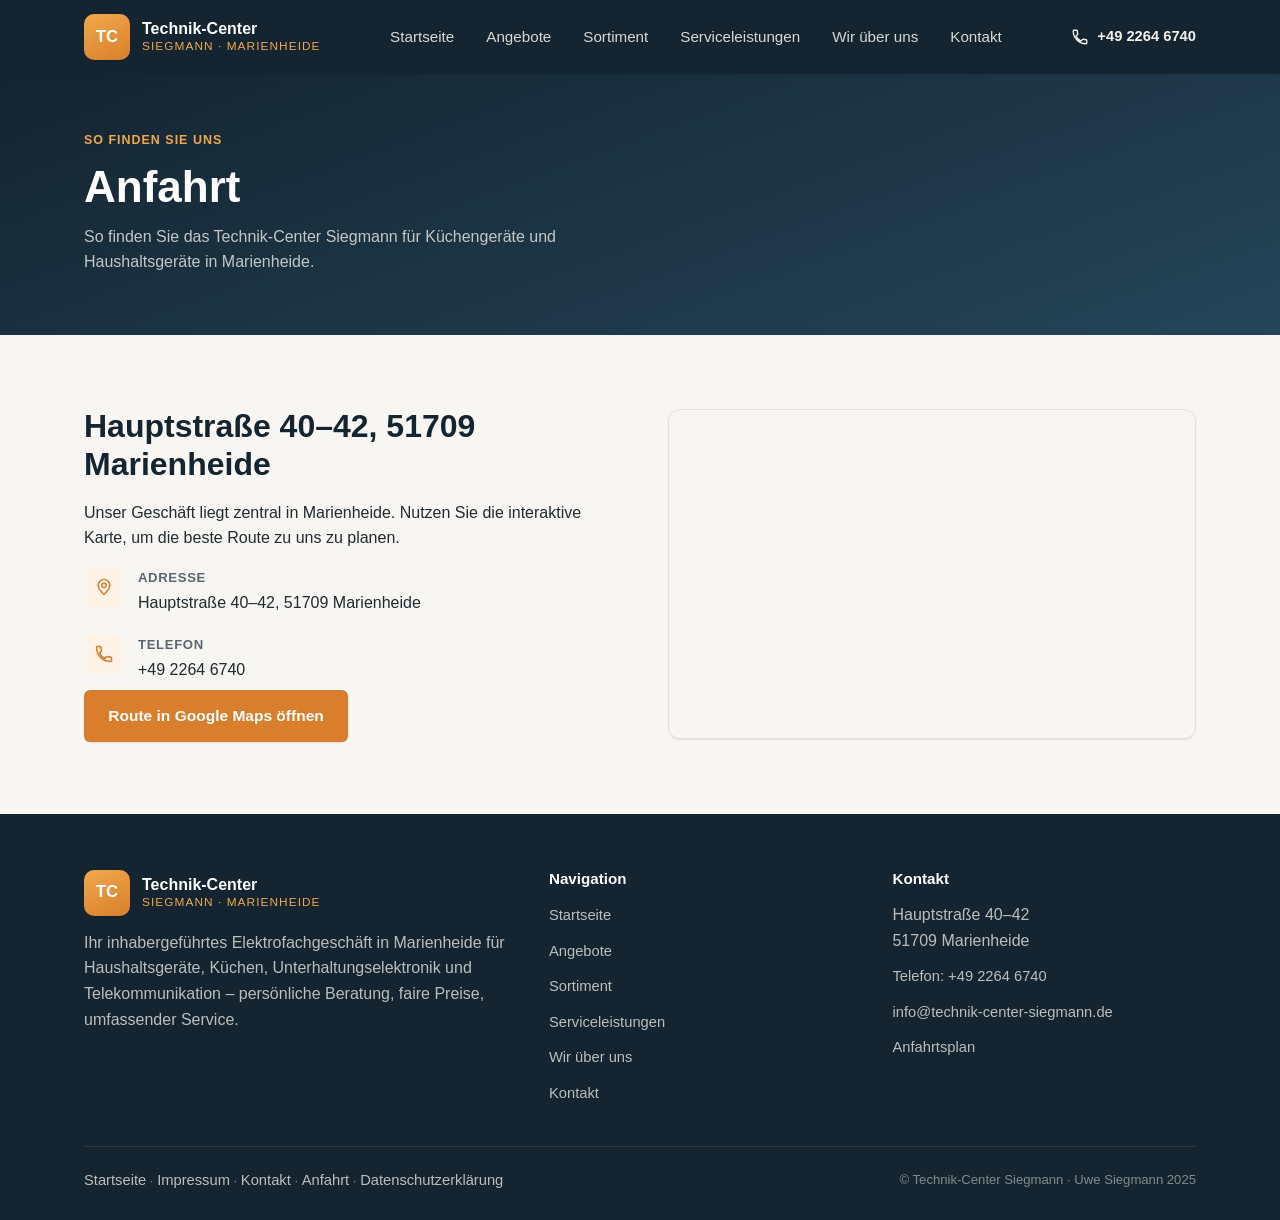
==== anfahrt.html @ e0ed4ad7 "Neubau der Website mit professionellerem Design und Farbschema Gleiche Struktur und Inhalte wie die " ====
<!DOCTYPE html>
<html lang="de">
<head>
<meta charset="UTF-8">
<meta name="viewport" content="width=device-width, initial-scale=1.0">
<title>Anfahrt | Technik-Center Siegmann</title>
<meta name="description" content="So finden Sie das Technik-Center Siegmann für Küchengeräte und Haushaltsgeräte in Marienheide: Hauptstraße 40–42, 51709 Marienheide.">
<link rel="stylesheet" href="assets/css/style.css">
</head>
<body>

<header class="site-header">
  <div class="header-bar">
    <a class="logo" href="index.html" aria-label="Technik-Center Siegmann – Startseite">
      <span class="logo-mark">TC</span>
      <span class="logo-text">Technik-Center<span class="sub">Siegmann · Marienheide</span></span>
    </a>
    <nav class="nav" id="mainNav">
      <a href="index.html">Startseite</a>
      <a href="angebote.html">Angebote</a>
      <a href="sortiment.html">Sortiment</a>
      <a href="serviceleistungen.html">Serviceleistungen</a>
      <a href="ueber-uns.html">Wir über uns</a>
      <a href="kontakt.html">Kontakt</a>
    </nav>
    <div class="header-cta">
      <a class="phone-pill" href="tel:+4922646740">
        <svg width="18" height="18" viewBox="0 0 24 24" fill="none" stroke="currentColor" stroke-width="1.8"><path d="M6.6 10.8c1.4 2.8 3.8 5.2 6.6 6.6l2.2-2.2c.3-.3.7-.4 1-.2 1.1.4 2.3.6 3.6.6.6 0 1 .4 1 1V20c0 .6-.4 1-1 1C10.6 21 3 13.4 3 4c0-.6.4-1 1-1h3.4c.6 0 1 .4 1 1 0 1.3.2 2.5.6 3.6.1.4 0 .8-.2 1L6.6 10.8Z"/></svg>
        +49 2264 6740
      </a>
      <button class="nav-toggle" aria-label="Menü öffnen" aria-expanded="false">
        <svg width="22" height="22" viewBox="0 0 24 24" fill="none" stroke="currentColor" stroke-width="2"><path d="M3 6h18M3 12h18M3 18h18"/></svg>
      </button>
    </div>
  </div>
</header>

<div class="page-head">
  <div class="container">
    <span class="eyebrow">So finden Sie uns</span>
    <h1>Anfahrt</h1>
    <p>So finden Sie das Technik-Center Siegmann für Küchengeräte und Haushaltsgeräte in Marienheide.</p>
  </div>
</div>

<section>
  <div class="container split">
    <div>
      <h2 class="mt-0">Hauptstraße 40–42, 51709 Marienheide</h2>
      <p>Unser Geschäft liegt zentral in Marienheide. Nutzen Sie die interaktive Karte, um die beste Route zu uns zu planen.</p>
      <ul class="detail-list">
        <li>
          <span class="icon"><svg viewBox="0 0 24 24" fill="none" stroke="currentColor" stroke-width="1.8"><path d="M12 21s-7-6.3-7-11a7 7 0 0 1 14 0c0 4.7-7 11-7 11Z"/><circle cx="12" cy="10" r="2.6"/></svg></span>
          <div><strong>Adresse</strong>Hauptstraße 40–42, 51709 Marienheide</div>
        </li>
        <li>
          <span class="icon"><svg viewBox="0 0 24 24" fill="none" stroke="currentColor" stroke-width="1.8"><path d="M6.6 10.8c1.4 2.8 3.8 5.2 6.6 6.6l2.2-2.2c.3-.3.7-.4 1-.2 1.1.4 2.3.6 3.6.6.6 0 1 .4 1 1V20c0 .6-.4 1-1 1C10.6 21 3 13.4 3 4c0-.6.4-1 1-1h3.4c.6 0 1 .4 1 1 0 1.3.2 2.5.6 3.6.1.4 0 .8-.2 1L6.6 10.8Z"/></svg></span>
          <div><strong>Telefon</strong><a href="tel:+4922646740">+49 2264 6740</a></div>
        </li>
      </ul>
      <a class="btn btn-primary" style="margin-top:8px;" href="https://www.google.com/maps/search/?api=1&query=Technik-Center+Siegmann+Hauptstra%C3%9Fe+40-42+51709+Marienheide" target="_blank" rel="noopener">Route in Google Maps öffnen</a>
    </div>
    <div class="map-frame">
      <iframe
        title="Anfahrtsplan Technik-Center Siegmann"
        src="https://www.google.com/maps?q=Hauptstra%C3%9Fe+40-42,+51709+Marienheide&output=embed"
        loading="lazy"
        referrerpolicy="no-referrer-when-downgrade">
      </iframe>
    </div>
  </div>
</section>

<footer class="site-footer">
  <div class="container">
    <div class="footer-grid">
      <div>
        <div class="logo" style="margin-bottom:14px;">
          <span class="logo-mark">TC</span>
          <span class="logo-text">Technik-Center<span class="sub">Siegmann · Marienheide</span></span>
        </div>
        <p>Ihr inhabergeführtes Elektrofachgeschäft in Marienheide für Haushaltsgeräte, Küchen, Unterhaltungselektronik und Telekommunikation – persönliche Beratung, faire Preise, umfassender Service.</p>
      </div>
      <div>
        <h4>Navigation</h4>
        <ul>
          <li><a href="index.html">Startseite</a></li>
          <li><a href="angebote.html">Angebote</a></li>
          <li><a href="sortiment.html">Sortiment</a></li>
          <li><a href="serviceleistungen.html">Serviceleistungen</a></li>
          <li><a href="ueber-uns.html">Wir über uns</a></li>
          <li><a href="kontakt.html">Kontakt</a></li>
        </ul>
      </div>
      <div>
        <h4>Kontakt</h4>
        <ul>
          <li>Hauptstraße 40–42<br>51709 Marienheide</li>
          <li><a href="tel:+4922646740">Telefon: +49 2264 6740</a></li>
          <li><a href="mailto:info@technik-center-siegmann.de">info@technik-center-siegmann.de</a></li>
          <li><a href="anfahrt.html">Anfahrtsplan</a></li>
        </ul>
      </div>
    </div>
    <div class="footer-bottom">
      <div>
        <a href="index.html">Startseite</a> · <a href="impressum.html">Impressum</a> · <a href="kontakt.html">Kontakt</a> · <a href="anfahrt.html">Anfahrt</a> · <a href="datenschutz.html">Datenschutzerklärung</a>
      </div>
      <div>© Technik-Center Siegmann · Uwe Siegmann 2025</div>
    </div>
  </div>
</footer>
<script src="assets/js/main.js"></script>
</body>
</html>
---- assets/css/style.css ----
/* ==========================================================================
   Technik-Center Siegmann — Design System
   ========================================================================== */

:root {
  /* Brand */
  --navy-900: #142430;
  --navy-800: #1c3444;
  --navy-700: #244559;
  --navy-600: #2f5872;
  --amber-600: #d97e2c;
  --amber-500: #e2922f;
  --amber-400: #f0a94a;
  --amber-050: #fdf3e7;

  /* Neutrals */
  --bg: #f8f6f2;
  --bg-alt: #f0ede6;
  --surface: #ffffff;
  --border: #e4e0d6;
  --text: #202b32;
  --text-muted: #5b6670;
  --text-inverse: #f3f1ec;

  /* System */
  --radius-sm: 6px;
  --radius-md: 12px;
  --radius-lg: 20px;
  --shadow-sm: 0 1px 2px rgba(20, 36, 48, 0.06), 0 1px 1px rgba(20, 36, 48, 0.04);
  --shadow-md: 0 8px 24px rgba(20, 36, 48, 0.10);
  --shadow-lg: 0 20px 48px rgba(20, 36, 48, 0.16);
  --max-width: 1160px;
  --font: -apple-system, BlinkMacSystemFont, "Segoe UI", Roboto, "Helvetica Neue", Arial, sans-serif;
}

* { box-sizing: border-box; }
html { scroll-behavior: smooth; }

body {
  margin: 0;
  font-family: var(--font);
  background: var(--bg);
  color: var(--text);
  line-height: 1.6;
  -webkit-font-smoothing: antialiased;
}

img { max-width: 100%; display: block; }
a { color: inherit; text-decoration: none; }

.container {
  max-width: var(--max-width);
  margin: 0 auto;
  padding: 0 24px;
}

h1, h2, h3, h4 { line-height: 1.2; margin: 0 0 .5em; font-weight: 700; color: var(--navy-900); }
h1 { font-size: clamp(2rem, 4vw, 2.75rem); }
h2 { font-size: clamp(1.5rem, 3vw, 2rem); }
h3 { font-size: 1.15rem; }
p { margin: 0 0 1em; }
.lede { font-size: 1.15rem; color: var(--text-muted); }

ul.check { list-style: none; margin: 0 0 1.25em; padding: 0; display: grid; gap: .55em; }
ul.check li { position: relative; padding-left: 1.7em; }
ul.check li::before {
  content: "";
  position: absolute; left: 0; top: .35em;
  width: 18px; height: 18px;
  border-radius: 50%;
  background: var(--amber-050);
  border: 1.5px solid var(--amber-500);
}
ul.check li::after {
  content: "";
  position: absolute; left: 5px; top: .62em;
  width: 8px; height: 4px;
  border-left: 2px solid var(--amber-600);
  border-bottom: 2px solid var(--amber-600);
  transform: rotate(-45deg);
}

/* ---------- Buttons ---------- */
.btn {
  display: inline-flex; align-items: center; gap: .5em;
  padding: .8em 1.5em;
  border-radius: var(--radius-sm);
  font-weight: 600;
  font-size: .97rem;
  border: 1.5px solid transparent;
  cursor: pointer;
  transition: transform .15s ease, box-shadow .15s ease, background .15s ease, color .15s ease;
}
.btn-primary { background: var(--amber-600); color: #fff; box-shadow: var(--shadow-sm); }
.btn-primary:hover { background: var(--amber-500); transform: translateY(-1px); box-shadow: var(--shadow-md); }
.btn-outline { background: transparent; border-color: rgba(255,255,255,.5); color: inherit; }
.btn-outline:hover { background: rgba(255,255,255,.12); }
.btn-navy { background: var(--navy-800); color: #fff; }
.btn-navy:hover { background: var(--navy-700); transform: translateY(-1px); box-shadow: var(--shadow-md); }

/* ---------- Header ---------- */
.site-header {
  position: sticky; top: 0; z-index: 50;
  background: var(--navy-900);
  color: var(--text-inverse);
  box-shadow: var(--shadow-sm);
}
.header-bar {
  display: flex; align-items: center; justify-content: space-between;
  padding: 14px 24px;
  max-width: var(--max-width); margin: 0 auto;
  gap: 16px;
}
.logo { display: flex; align-items: center; gap: 12px; }
.logo-mark {
  width: 46px; height: 46px; border-radius: 10px;
  background: linear-gradient(155deg, var(--amber-400), var(--amber-600));
  color: #fff; font-weight: 800; font-size: 1.05rem;
  display: flex; align-items: center; justify-content: center;
  box-shadow: var(--shadow-sm);
  flex-shrink: 0;
}
.logo-text { font-weight: 700; color: #fff; line-height: 1.15; }
.logo-text .sub { display: block; font-weight: 500; font-size: .74rem; letter-spacing: .09em; text-transform: uppercase; color: var(--amber-400); margin-top: 2px; }

.nav { display: flex; align-items: center; gap: 4px; }
.nav a {
  padding: 10px 14px; border-radius: var(--radius-sm);
  font-size: .95rem; font-weight: 500; color: var(--text-inverse);
  opacity: .88; transition: opacity .15s, background .15s;
  white-space: nowrap;
}
.nav a:hover, .nav a.active { opacity: 1; background: rgba(255,255,255,.09); }
.nav a.active { color: var(--amber-400); }

.header-cta { display: flex; align-items: center; gap: 10px; }
.phone-pill {
  display: none;
  align-items: center; gap: 8px;
  font-weight: 600; font-size: .92rem;
  color: var(--text-inverse);
}
.nav-toggle {
  display: none;
  background: transparent; border: none; color: #fff;
  width: 40px; height: 40px; border-radius: var(--radius-sm);
  cursor: pointer; align-items: center; justify-content: center;
}
.nav-toggle:hover { background: rgba(255,255,255,.1); }

@media (min-width: 860px) { .phone-pill { display: inline-flex; } }

@media (max-width: 940px) {
  .nav {
    position: absolute; top: 100%; left: 0; right: 0;
    background: var(--navy-900);
    flex-direction: column; align-items: stretch;
    padding: 8px 16px 18px;
    display: none;
    border-top: 1px solid rgba(255,255,255,.08);
  }
  .nav.open { display: flex; }
  .nav a { padding: 12px 10px; }
  .nav-toggle { display: inline-flex; }
}

/* ---------- Hero ---------- */
.hero {
  background: linear-gradient(160deg, var(--navy-900) 0%, var(--navy-700) 100%);
  color: var(--text-inverse);
  padding: 72px 0 88px;
  position: relative;
  overflow: hidden;
}
.hero::after {
  content: "";
  position: absolute; inset: auto -10% -60% auto;
  width: 620px; height: 620px; border-radius: 50%;
  background: radial-gradient(circle, rgba(226,146,47,.28), transparent 70%);
}
.hero .container { position: relative; display: grid; grid-template-columns: 1.15fr .85fr; gap: 48px; align-items: center; }
.hero-eyebrow {
  display: inline-block; font-size: .8rem; font-weight: 700; letter-spacing: .09em;
  text-transform: uppercase; color: var(--amber-400);
  background: rgba(226,146,47,.12); border: 1px solid rgba(226,146,47,.35);
  padding: 6px 14px; border-radius: 999px; margin-bottom: 18px;
}
.hero h1 { color: #fff; margin-bottom: .4em; }
.hero p.lede { color: rgba(243,241,236,.82); max-width: 46ch; }
.hero-actions { display: flex; gap: 14px; flex-wrap: wrap; margin-top: 28px; }
.hero-art {
  aspect-ratio: 4/3.1;
  border-radius: var(--radius-lg);
  background: linear-gradient(145deg, var(--navy-600), var(--navy-800));
  border: 1px solid rgba(255,255,255,.12);
  box-shadow: var(--shadow-lg);
  display: flex; align-items: center; justify-content: center;
  position: relative;
}
.hero-art svg { width: 62%; height: 62%; opacity: .95; }

@media (max-width: 860px) {
  .hero .container { grid-template-columns: 1fr; }
  .hero-art { max-width: 340px; margin: 0 auto; }
}

/* ---------- Sections ---------- */
section { padding: 72px 0; }
.section-alt { background: var(--bg-alt); }
.section-head { max-width: 640px; margin: 0 0 40px; }
.section-head.center { margin-inline: auto; text-align: center; }
.eyebrow {
  display: inline-block; font-size: .78rem; font-weight: 700; letter-spacing: .08em;
  text-transform: uppercase; color: var(--amber-600); margin-bottom: 10px;
}

.grid { display: grid; gap: 24px; }
.grid-2 { grid-template-columns: repeat(2, 1fr); }
.grid-3 { grid-template-columns: repeat(3, 1fr); }
.grid-4 { grid-template-columns: repeat(4, 1fr); }
@media (max-width: 900px) { .grid-3, .grid-4 { grid-template-columns: repeat(2, 1fr); } }
@media (max-width: 600px) { .grid-2, .grid-3, .grid-4 { grid-template-columns: 1fr; } }

.card {
  background: var(--surface);
  border: 1px solid var(--border);
  border-radius: var(--radius-md);
  padding: 28px;
  box-shadow: var(--shadow-sm);
  transition: transform .18s ease, box-shadow .18s ease;
}
.card:hover { transform: translateY(-3px); box-shadow: var(--shadow-md); }
.card .icon {
  width: 48px; height: 48px; border-radius: var(--radius-sm);
  background: var(--amber-050); color: var(--amber-600);
  display: flex; align-items: center; justify-content: center; margin-bottom: 16px;
}
.card .icon svg { width: 24px; height: 24px; }

.split { display: grid; grid-template-columns: 1fr 1fr; gap: 56px; align-items: center; }
@media (max-width: 860px) { .split { grid-template-columns: 1fr; gap: 32px; } }

.media-block {
  border-radius: var(--radius-lg);
  background: linear-gradient(150deg, var(--navy-700), var(--navy-900));
  aspect-ratio: 4/3;
  display: flex; align-items: center; justify-content: center;
  box-shadow: var(--shadow-md);
  border: 1px solid var(--border);
}
.media-block svg { width: 46%; height: 46%; opacity: .92; }
.media-block.light { background: linear-gradient(150deg, #fff, var(--bg-alt)); border: 1px solid var(--border); }
.media-block.light svg { opacity: .85; }

/* ---------- Quote / signature ---------- */
.owner-note {
  background: var(--surface);
  border: 1px solid var(--border);
  border-left: 4px solid var(--amber-600);
  border-radius: var(--radius-md);
  padding: 28px 32px;
  box-shadow: var(--shadow-sm);
}
.owner-note .signature { margin-top: 18px; display: flex; align-items: center; gap: 14px; }
.owner-note .avatar {
  width: 52px; height: 52px; border-radius: 50%;
  background: linear-gradient(155deg, var(--amber-400), var(--amber-600));
  color: #fff; display: flex; align-items: center; justify-content: center; font-weight: 700;
}
.owner-note .who strong { display: block; }
.owner-note .who span { color: var(--text-muted); font-size: .9rem; }

/* ---------- Product / offer cards ---------- */
.offer-card {
  background: var(--surface);
  border: 1px solid var(--border);
  border-radius: var(--radius-md);
  overflow: hidden;
  box-shadow: var(--shadow-sm);
  display: flex; flex-direction: column;
}
.offer-media {
  aspect-ratio: 4/3;
  background: linear-gradient(150deg, var(--bg-alt), #fff);
  display: flex; align-items: center; justify-content: center;
  border-bottom: 1px solid var(--border);
}
.offer-media svg { width: 42%; height: 42%; color: var(--navy-700); opacity: .85; }
.offer-body { padding: 22px 24px 26px; display: flex; flex-direction: column; gap: 10px; flex: 1; }
.offer-badge {
  align-self: flex-start;
  font-size: .72rem; font-weight: 700; letter-spacing: .05em; text-transform: uppercase;
  background: var(--amber-050); color: var(--amber-600);
  padding: 4px 10px; border-radius: 999px;
}
.offer-body h3 { margin-bottom: 0; }
.offer-body .brand { color: var(--text-muted); font-size: .88rem; }
.offer-price { font-size: 1.6rem; font-weight: 800; color: var(--navy-900); margin-top: 6px; }
.offer-price small { font-size: .8rem; font-weight: 500; color: var(--text-muted); }
.offer-fineprint { font-size: .78rem; color: var(--text-muted); margin-top: auto; padding-top: 10px; }

/* ---------- Info box ---------- */
.info-box {
  background: var(--amber-050);
  border: 1px solid #f0d6ae;
  border-radius: var(--radius-md);
  padding: 24px 28px;
}
.info-box h3 { color: var(--navy-900); }

/* ---------- CTA banner ---------- */
.cta-banner {
  background: linear-gradient(135deg, var(--navy-800), var(--navy-900));
  color: var(--text-inverse);
  border-radius: var(--radius-lg);
  padding: 48px;
  display: flex; align-items: center; justify-content: space-between; gap: 24px; flex-wrap: wrap;
}
.cta-banner h2 { color: #fff; margin-bottom: .25em; }
.cta-banner p { color: rgba(243,241,236,.78); margin: 0; }

/* ---------- Contact ---------- */
.contact-grid { display: grid; grid-template-columns: 1fr 1fr; gap: 40px; }
@media (max-width: 860px) { .contact-grid { grid-template-columns: 1fr; } }

.detail-list { list-style: none; margin: 0; padding: 0; display: grid; gap: 18px; }
.detail-list li { display: flex; gap: 14px; align-items: flex-start; }
.detail-list .icon {
  width: 40px; height: 40px; border-radius: var(--radius-sm);
  background: var(--amber-050); color: var(--amber-600);
  display: flex; align-items: center; justify-content: center; flex-shrink: 0;
}
.detail-list .icon svg { width: 20px; height: 20px; }
.detail-list strong { display: block; font-size: .82rem; text-transform: uppercase; letter-spacing: .05em; color: var(--text-muted); margin-bottom: 2px; }

table.hours { width: 100%; border-collapse: collapse; }
table.hours td { padding: 10px 0; border-bottom: 1px solid var(--border); }
table.hours td:first-child { font-weight: 600; color: var(--navy-900); width: 40%; }
table.hours tr:last-child td { border-bottom: none; }
table.hours td.closed { color: var(--text-muted); font-style: italic; }
tr.today td { color: var(--amber-600); font-weight: 700; }

form.contact-form { display: grid; gap: 16px; }
form.contact-form label { display: block; font-weight: 600; font-size: .88rem; margin-bottom: 6px; }
form.contact-form input, form.contact-form textarea, form.contact-form select {
  width: 100%; padding: 12px 14px; border-radius: var(--radius-sm);
  border: 1.5px solid var(--border); font: inherit; background: #fff; color: var(--text);
}
form.contact-form input:focus, form.contact-form textarea:focus, form.contact-form select:focus {
  outline: none; border-color: var(--amber-500); box-shadow: 0 0 0 3px var(--amber-050);
}
.form-row { display: grid; grid-template-columns: 1fr 1fr; gap: 16px; }
@media (max-width: 560px) { .form-row { grid-template-columns: 1fr; } }

.map-frame {
  border-radius: var(--radius-md); overflow: hidden; border: 1px solid var(--border);
  box-shadow: var(--shadow-sm); aspect-ratio: 16/10;
}
.map-frame iframe { width: 100%; height: 100%; border: 0; }

/* ---------- Breadcrumb / page header ---------- */
.page-head {
  background: linear-gradient(160deg, var(--navy-900), var(--navy-700));
  color: var(--text-inverse);
  padding: 52px 0 60px;
}
.page-head .eyebrow { color: var(--amber-400); }
.page-head h1 { color: #fff; margin: 0; }
.page-head p { color: rgba(243,241,236,.78); max-width: 60ch; margin: 10px 0 0; }

/* ---------- Footer ---------- */
.site-footer { background: var(--navy-900); color: rgba(243,241,236,.75); padding: 56px 0 28px; }
.footer-grid { display: grid; grid-template-columns: 1.4fr 1fr 1fr; gap: 40px; margin-bottom: 40px; }
@media (max-width: 760px) { .footer-grid { grid-template-columns: 1fr; gap: 32px; } }
.site-footer h4 { color: #fff; font-size: .95rem; margin-bottom: 14px; }
.site-footer ul { list-style: none; margin: 0; padding: 0; display: grid; gap: 10px; }
.site-footer a { color: rgba(243,241,236,.75); font-size: .92rem; }
.site-footer a:hover { color: var(--amber-400); }
.footer-bottom {
  border-top: 1px solid rgba(255,255,255,.1);
  padding-top: 22px; display: flex; justify-content: space-between; flex-wrap: wrap; gap: 10px;
  font-size: .82rem; color: rgba(243,241,236,.5);
}

/* ---------- Misc ---------- */
.badge-row { display: flex; gap: 10px; flex-wrap: wrap; }
.pill {
  font-size: .82rem; font-weight: 600; color: var(--navy-800);
  background: #fff; border: 1px solid var(--border);
  padding: 7px 14px; border-radius: 999px;
}
.disclaimer { font-size: .82rem; color: var(--text-muted); font-style: italic; }
.center-text { text-align: center; }
.mt-0 { margin-top: 0; }
.two-col-text { columns: 2; column-gap: 40px; }
@media (max-width: 700px) { .two-col-text { columns: 1; } }
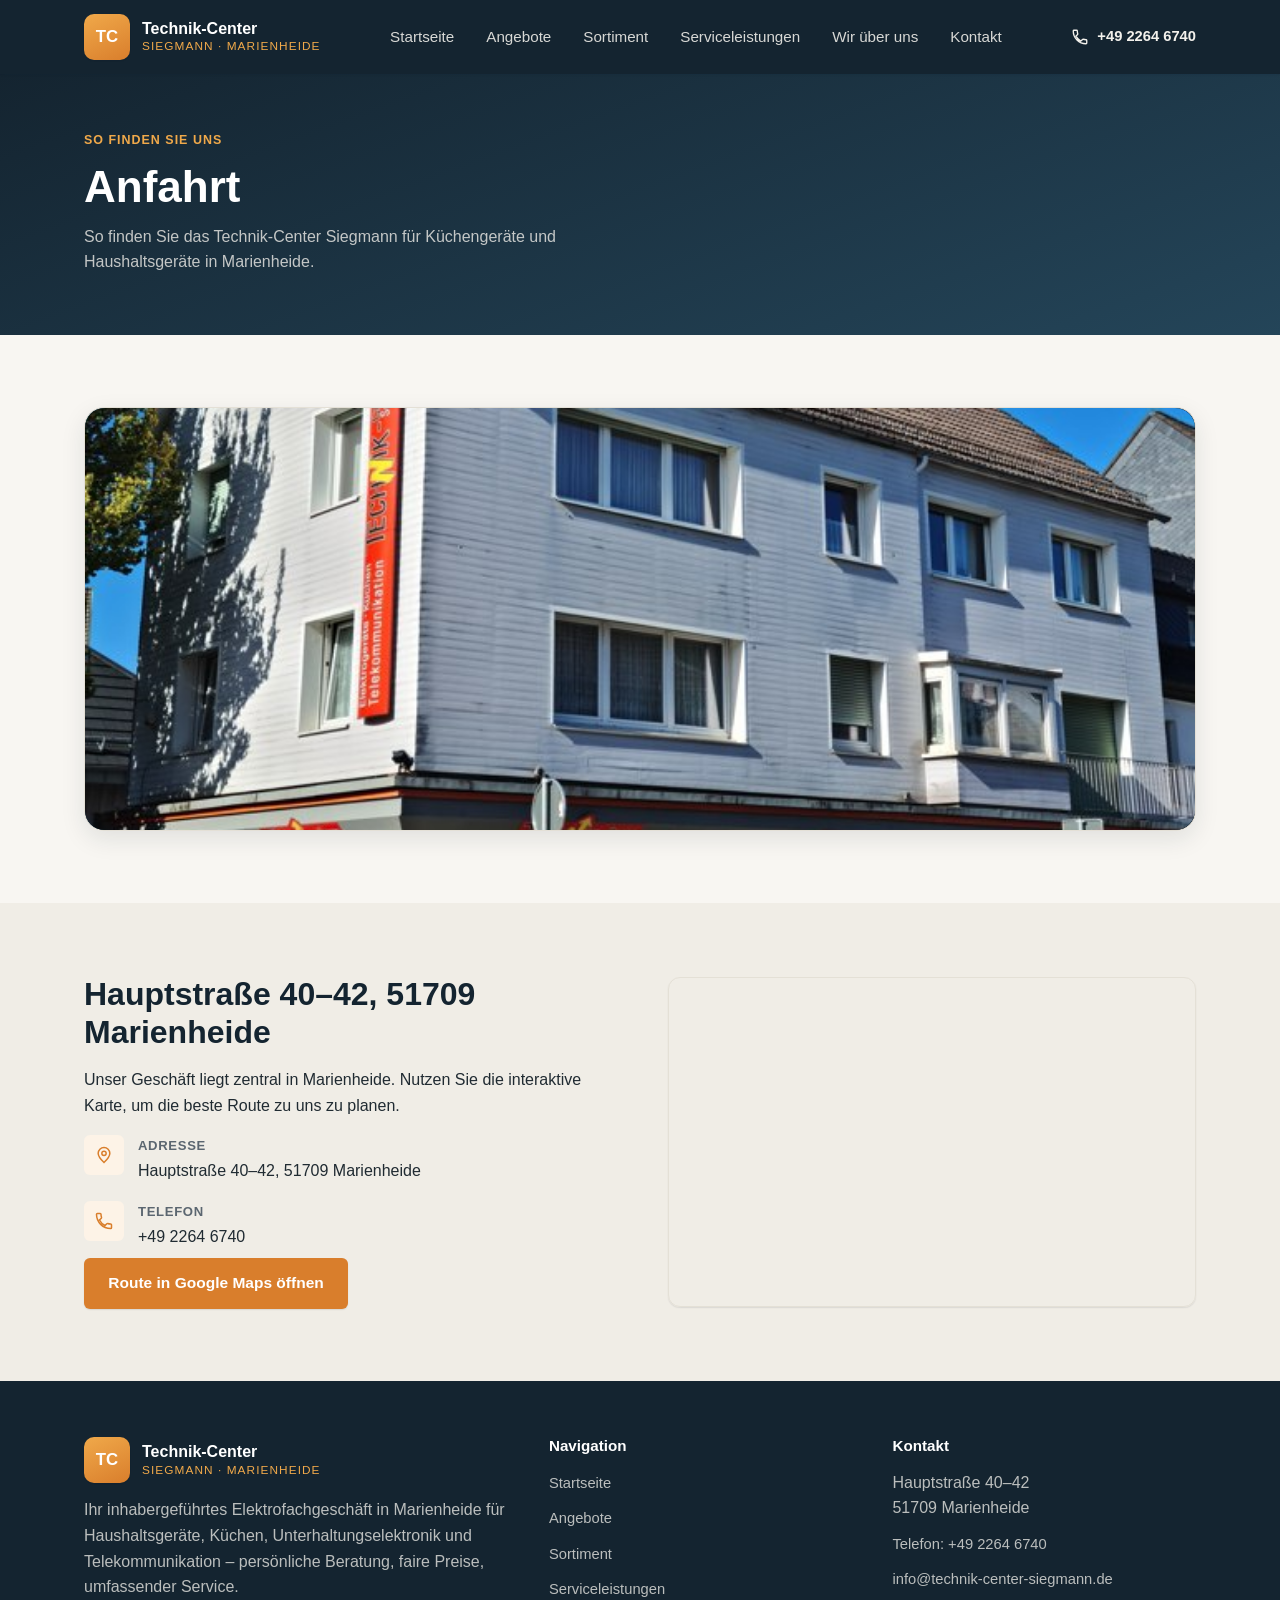
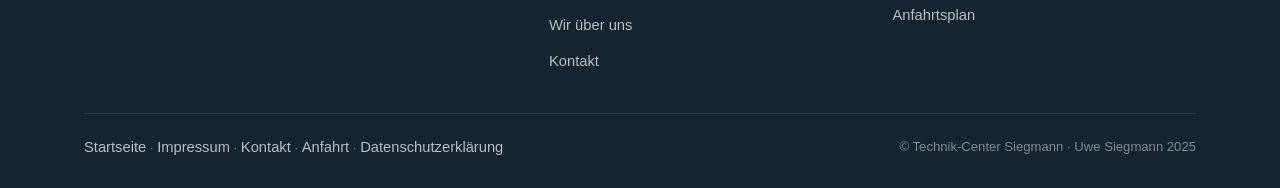
==== commit 6531d5db: "Echte Fotos einbinden: Ladenfoto, Inhaber, Produkte, Markenlogos Ersetzt die Platzhalter-Icons durch" ====
--- a/anfahrt.html
+++ b/anfahrt.html
@@ -44,6 +44,14 @@
 </div>
 
 <section>
+  <div class="container">
+    <div class="media-block" style="aspect-ratio:21/8;">
+      <img class="photo-fill" src="assets/img/laden-aussenansicht.jpg" alt="Technik-Center Siegmann, Hauptstraße 40–42 in Marienheide – so erkennen Sie unser Geschäft">
+    </div>
+  </div>
+</section>
+
+<section class="section-alt">
   <div class="container split">
     <div>
       <h2 class="mt-0">Hauptstraße 40–42, 51709 Marienheide</h2>
--- a/assets/css/style.css
+++ b/assets/css/style.css
@@ -196,8 +196,31 @@
   box-shadow: var(--shadow-lg);
   display: flex; align-items: center; justify-content: center;
   position: relative;
+  overflow: visible;
 }
 .hero-art svg { width: 62%; height: 62%; opacity: .95; }
+.hero-art .photo-fill { border-radius: var(--radius-lg); }
+
+.hero-badge {
+  position: absolute;
+  right: -16px; bottom: -22px;
+  width: 92px; height: 92px;
+  filter: drop-shadow(0 8px 18px rgba(20,36,48,.45));
+}
+@media (max-width: 860px) { .hero-badge { width: 74px; height: 74px; right: 8px; bottom: -16px; } }
+
+/* ---------- Photo fit utilities ---------- */
+.photo-fill { width: 100%; height: 100%; object-fit: cover; display: block; border-radius: inherit; }
+.photo-contain { max-width: 84%; max-height: 84%; width: auto; height: auto; object-fit: contain; display: block; }
+
+.logo-showcase {
+  background: var(--surface);
+  border: 1px solid var(--border);
+  border-radius: var(--radius-md);
+  padding: 20px;
+  box-shadow: var(--shadow-sm);
+}
+.logo-showcase img { width: 100%; height: auto; display: block; border-radius: var(--radius-sm); }
 
 @media (max-width: 860px) {
   .hero .container { grid-template-columns: 1fr; }
@@ -251,6 +274,7 @@
 .media-block svg { width: 46%; height: 46%; opacity: .92; }
 .media-block.light { background: linear-gradient(150deg, #fff, var(--bg-alt)); border: 1px solid var(--border); }
 .media-block.light svg { opacity: .85; }
+.media-block .photo-fill { border-radius: inherit; }
 
 /* ---------- Quote / signature ---------- */
 .owner-note {
@@ -266,7 +290,9 @@
   width: 52px; height: 52px; border-radius: 50%;
   background: linear-gradient(155deg, var(--amber-400), var(--amber-600));
   color: #fff; display: flex; align-items: center; justify-content: center; font-weight: 700;
-}
+  overflow: hidden; flex-shrink: 0;
+}
+.owner-note .avatar img { width: 100%; height: 100%; object-fit: cover; display: block; }
 .owner-note .who strong { display: block; }
 .owner-note .who span { color: var(--text-muted); font-size: .9rem; }
 
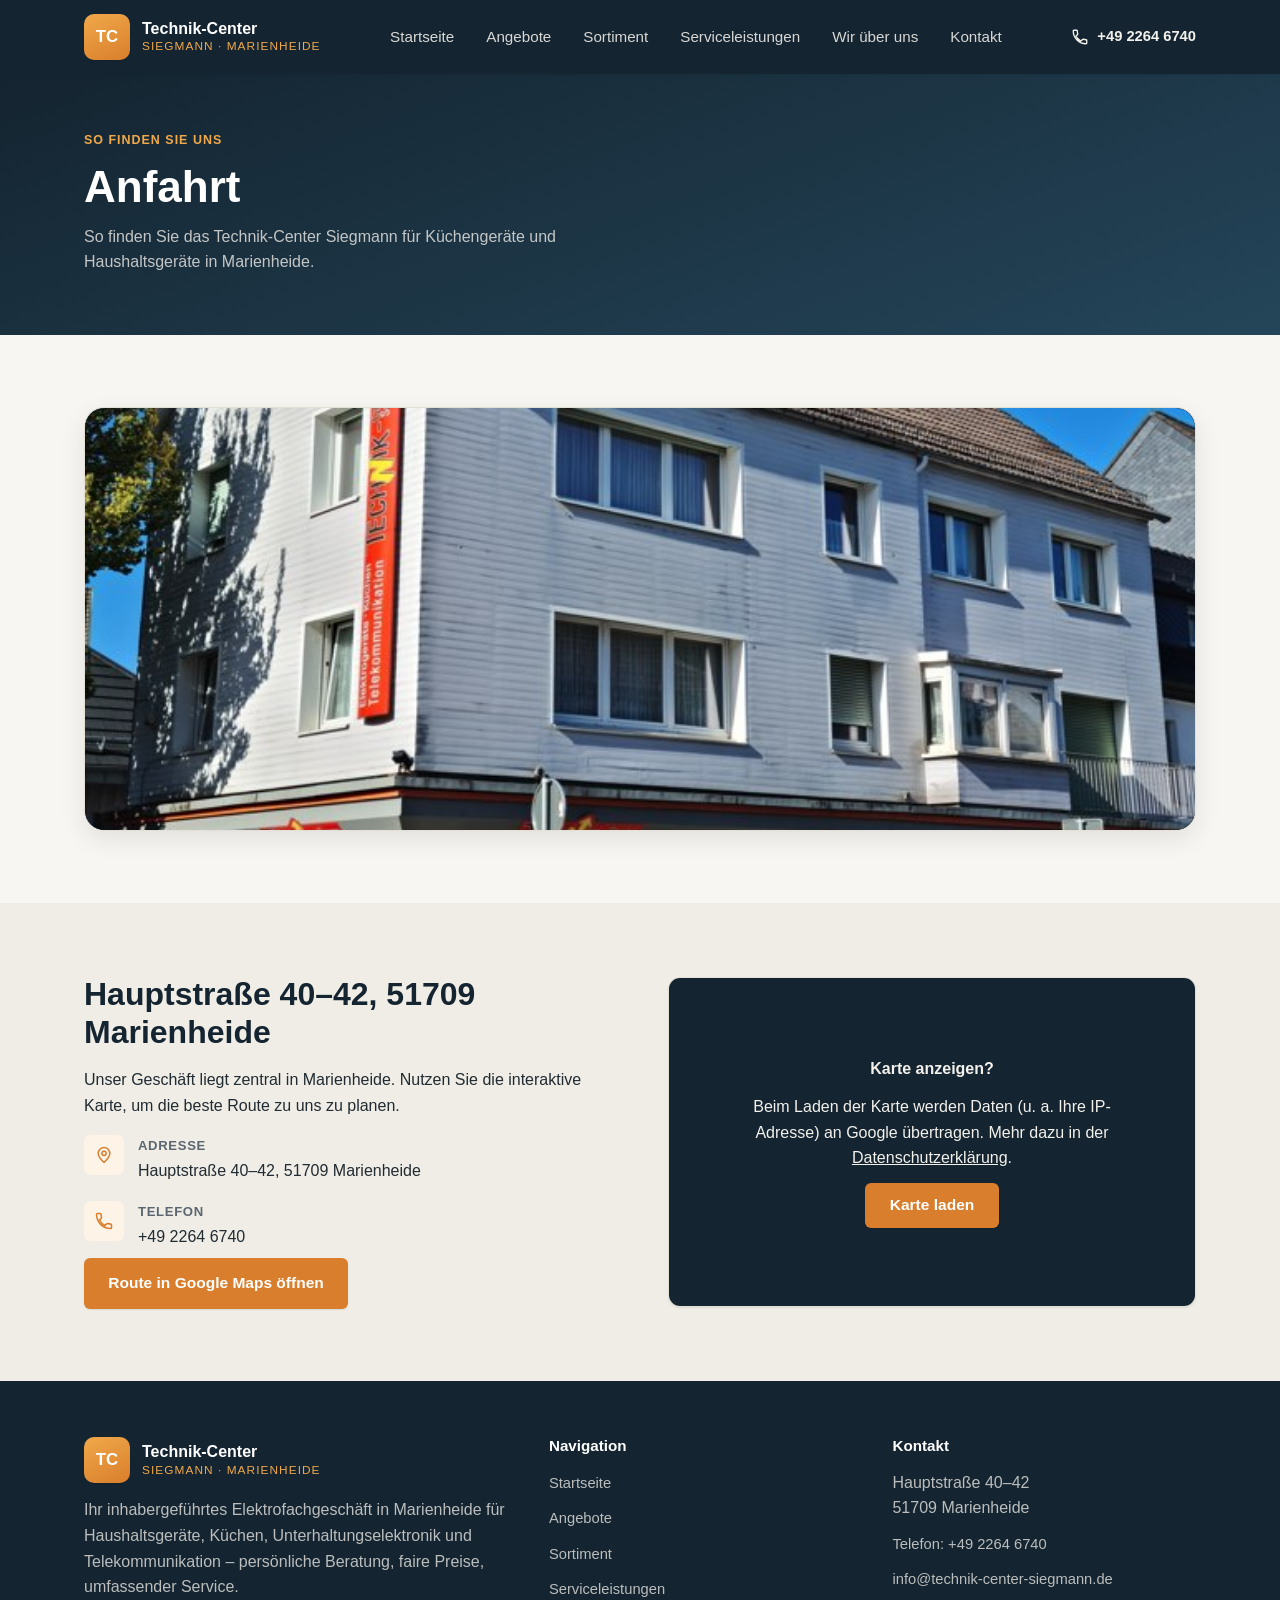
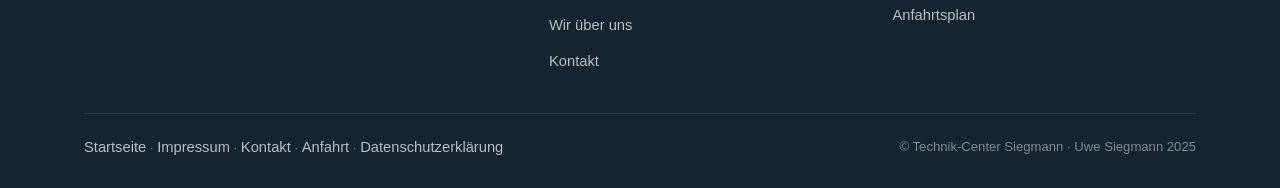
==== commit c56d9262: "Google Maps erst nach Klick laden, Datenschutzerklaerung ergaenzt Die Karte hat beim Seitenaufruf oh" ====
--- a/anfahrt.html
+++ b/anfahrt.html
@@ -69,12 +69,12 @@
       <a class="btn btn-primary" style="margin-top:8px;" href="https://www.google.com/maps/search/?api=1&query=Technik-Center+Siegmann+Hauptstra%C3%9Fe+40-42+51709+Marienheide" target="_blank" rel="noopener">Route in Google Maps öffnen</a>
     </div>
     <div class="map-frame">
-      <iframe
-        title="Anfahrtsplan Technik-Center Siegmann"
-        src="https://www.google.com/maps?q=Hauptstra%C3%9Fe+40-42,+51709+Marienheide&output=embed"
-        loading="lazy"
-        referrerpolicy="no-referrer-when-downgrade">
-      </iframe>
+      <!-- Google Maps wird erst nach Zustimmung geladen (vorher keine Datenübertragung an Google) -->
+      <div class="map-consent" data-map-src="https://www.google.com/maps?q=Hauptstra%C3%9Fe+40-42,+51709+Marienheide&amp;output=embed">
+        <p><strong>Karte anzeigen?</strong></p>
+        <p>Beim Laden der Karte werden Daten (u.&nbsp;a. Ihre IP-Adresse) an Google übertragen. Mehr dazu in der <a href="datenschutz.html#google-maps">Datenschutzerklärung</a>.</p>
+        <button type="button" class="btn btn-primary map-consent-btn">Karte laden</button>
+      </div>
     </div>
   </div>
 </section>
--- a/assets/css/style.css
+++ b/assets/css/style.css
@@ -383,6 +383,12 @@
   box-shadow: var(--shadow-sm); aspect-ratio: 16/10;
 }
 .map-frame iframe { width: 100%; height: 100%; border: 0; }
+.map-consent {
+  height: 100%; display: flex; flex-direction: column; align-items: center; justify-content: center;
+  gap: 4px; padding: 24px; text-align: center; background: var(--navy-900); color: var(--text-inverse);
+}
+.map-consent p { margin: 0 0 8px; max-width: 42ch; }
+.map-consent a { color: inherit; text-decoration: underline; }
 
 /* ---------- Breadcrumb / page header ---------- */
 .page-head {
